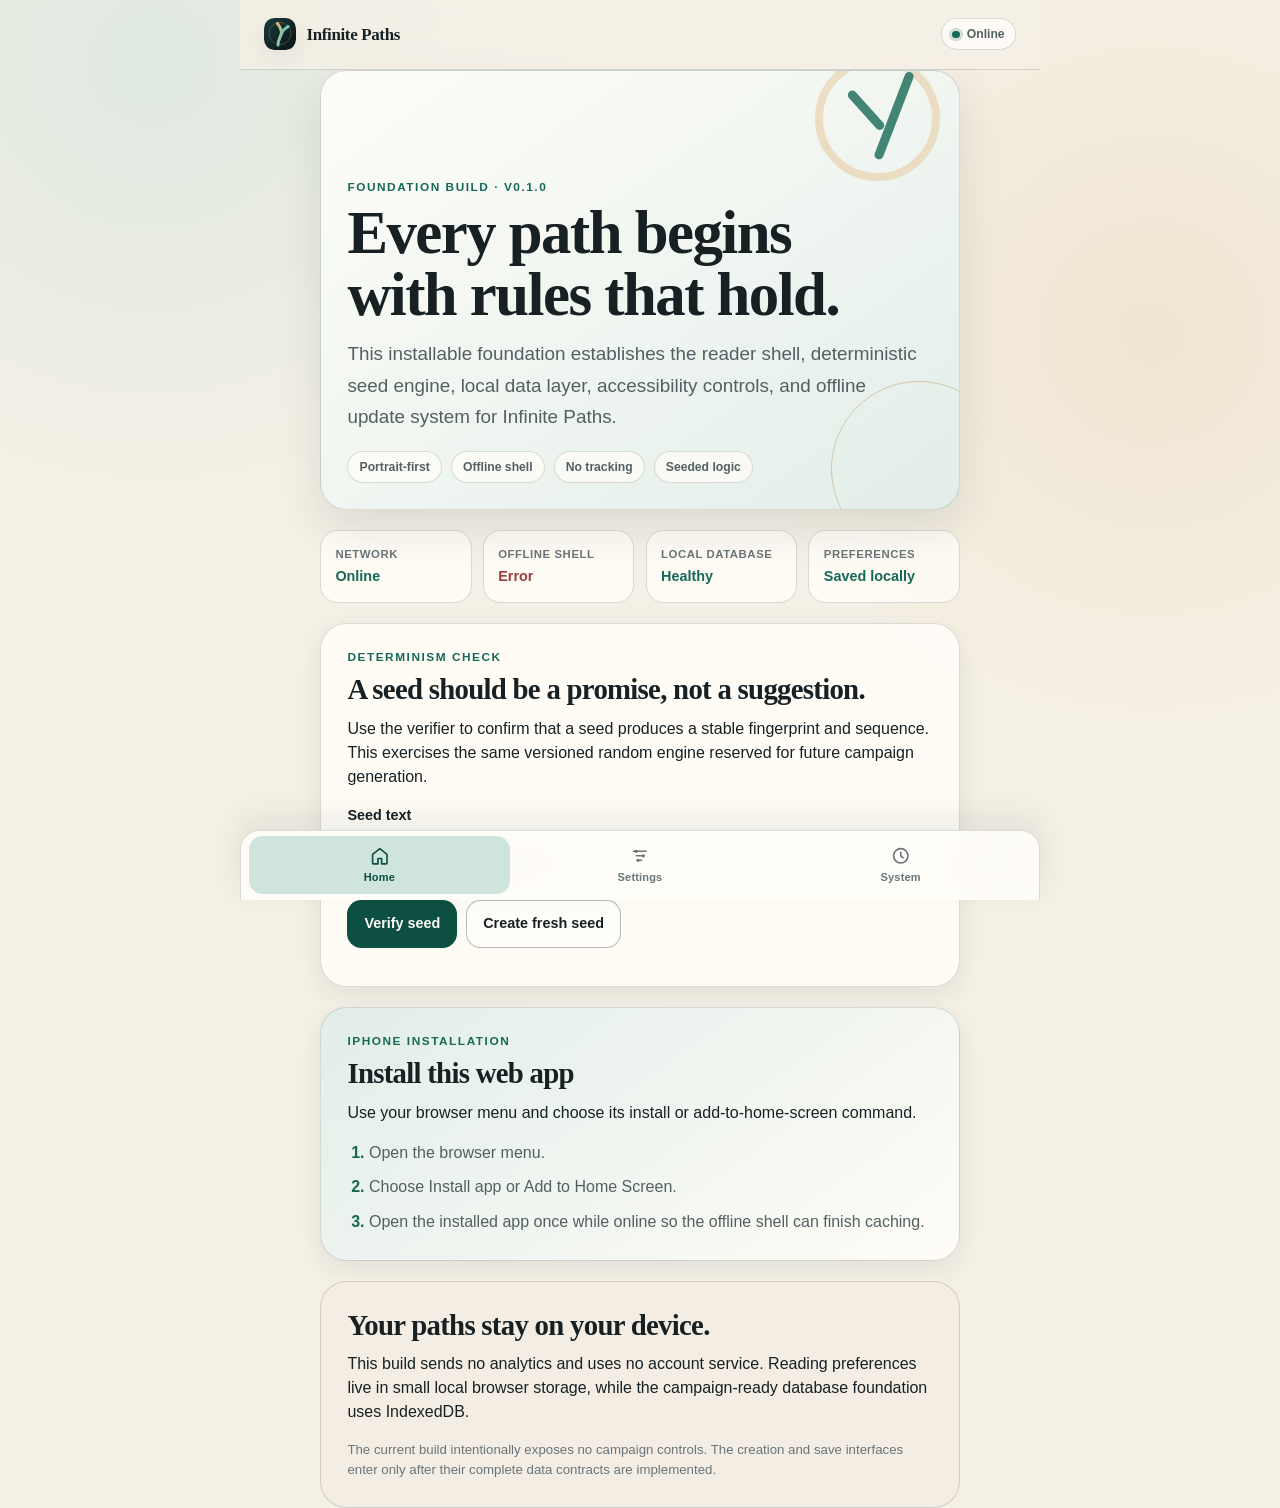
==== index.html @ 28539006 "Add files via upload" ====
<!doctype html>
<html lang="en" data-theme="light" data-contrast="standard" data-motion="full" data-font="system" data-reading-width="comfortable">
  <head>
    <meta charset="utf-8">
    <meta name="viewport" content="width=device-width, initial-scale=1, viewport-fit=cover">
    <meta name="theme-color" content="#f5f0e6">
    <meta name="color-scheme" content="light dark">
    <meta name="format-detection" content="telephone=no">
    <meta name="apple-mobile-web-app-capable" content="yes">
    <meta name="apple-mobile-web-app-status-bar-style" content="black-translucent">
    <meta name="apple-mobile-web-app-title" content="Infinite Paths">
    <meta
      name="description"
      content="Infinite Paths is a deterministic, offline-first interactive fiction application built for iPhone."
    >
    <meta
      http-equiv="Content-Security-Policy"
      content="default-src 'self'; script-src 'self'; style-src 'self' 'unsafe-inline'; img-src 'self' data:; connect-src 'self'; manifest-src 'self'; worker-src 'self'; object-src 'none'; base-uri 'self'; form-action 'self'"
    >
    <title>Infinite Paths</title>
    <link rel="manifest" href="./manifest.webmanifest">
    <link rel="icon" href="./favicon.svg" type="image/svg+xml">
    <link rel="apple-touch-icon" href="./apple-touch-icon.png">
    <link rel="stylesheet" href="./app.bundle.css">
  </head>
  <body>
    <a class="skip-link" href="#app-view">Skip to content</a>

    <div class="app-shell" id="app-shell">
      <header class="topbar">
        <a class="brand" href="#/home" aria-label="Infinite Paths home">
          <img class="brand__icon" src="./favicon.svg" alt="" width="32" height="32">
          <span>Infinite Paths</span>
        </a>
        <span class="connection-badge" id="connection-badge" data-state="online" aria-live="polite">Online</span>
      </header>

      <main class="app-main" id="app-view" tabindex="-1">
        <section class="card" aria-label="Loading Infinite Paths">
          <p class="eyebrow">STARTING</p>
          <h1>Opening the path.</h1>
          <p>Loading local preferences and checking the application shell.</p>
        </section>
      </main>

      <nav class="bottom-nav" aria-label="Primary navigation">
        <a class="nav-link" href="#/home" data-route="home">
          <svg viewBox="0 0 24 24" fill="none" aria-hidden="true">
            <path d="M4 10.5 12 4l8 6.5V20a1 1 0 0 1-1 1h-5v-6h-4v6H5a1 1 0 0 1-1-1v-9.5Z" stroke-width="1.8" stroke-linejoin="round"/>
          </svg>
          <span>Home</span>
        </a>
        <a class="nav-link" href="#/settings" data-route="settings">
          <svg viewBox="0 0 24 24" fill="none" aria-hidden="true">
            <path d="M5 7h14M8 12h8M10 17h4" stroke-width="1.8" stroke-linecap="round"/>
            <circle cx="8" cy="7" r="1.8" fill="currentColor" stroke="none"/>
            <circle cx="16" cy="12" r="1.8" fill="currentColor" stroke="none"/>
            <circle cx="10" cy="17" r="1.8" fill="currentColor" stroke="none"/>
          </svg>
          <span>Settings</span>
        </a>
        <a class="nav-link" href="#/system" data-route="system">
          <svg viewBox="0 0 24 24" fill="none" aria-hidden="true">
            <circle cx="12" cy="12" r="8" stroke-width="1.8"/>
            <path d="M12 8v4l2.6 2.2" stroke-width="1.8" stroke-linecap="round" stroke-linejoin="round"/>
          </svg>
          <span>System</span>
        </a>
      </nav>
    </div>

    <div class="toast-region" id="toast-region" aria-live="polite" aria-atomic="false"></div>

    <noscript>
      <div class="card" style="margin: 1rem;">
        <h1>JavaScript is required.</h1>
        <p>Infinite Paths stores and runs its game systems locally in your browser, so JavaScript must be enabled.</p>
      </div>
    </noscript>

    <script defer src="./app.bundle.js"></script>
  </body>
</html>
---- app.bundle.css ----
/* Infinite Paths v0.1.0 | generated from modular source | do not edit this bundle directly */

/* ===== src/css/tokens.css ===== */
:root {
  color-scheme: light;
  --reader-font-scale: 1;
  --reader-line-height: 1.7;
  --reader-paragraph-space: 1rem;
  --reading-measure: 40rem;

  --font-ui: -apple-system, BlinkMacSystemFont, "SF Pro Text", "Segoe UI", sans-serif;
  --font-readable: Verdana, Arial, sans-serif;
  --font-display: ui-serif, Georgia, "Times New Roman", serif;
  --font-mono: ui-monospace, "SFMono-Regular", Consolas, "Liberation Mono", monospace;

  --bg: #f5f0e6;
  --bg-deep: #e9e0d1;
  --surface: rgba(255, 252, 247, 0.94);
  --surface-solid: #fffdf9;
  --surface-muted: #eee7db;
  --surface-accent: #e2eee9;
  --text: #172124;
  --text-soft: #526064;
  --text-faint: #697579;
  --border: rgba(41, 58, 62, 0.17);
  --border-strong: rgba(41, 58, 62, 0.34);
  --accent: #176957;
  --accent-strong: #0d4f41;
  --accent-soft: #cfe4dc;
  --gold: #a46f27;
  --gold-soft: #ead8b9;
  --danger: #9b3e39;
  --warning: #8a641d;
  --success: #176957;
  --focus: #176957;
  --shadow: 0 18px 44px rgba(30, 42, 44, 0.11);
  --shadow-soft: 0 8px 24px rgba(30, 42, 44, 0.08);
  --scrim: rgba(10, 18, 20, 0.6);

  --radius-small: 0.75rem;
  --radius-medium: 1.1rem;
  --radius-large: 1.65rem;
  --touch-target: 3rem;
  --page-gutter: clamp(1rem, 4vw, 1.5rem);
  --safe-top: env(safe-area-inset-top, 0px);
  --safe-right: env(safe-area-inset-right, 0px);
  --safe-bottom: env(safe-area-inset-bottom, 0px);
  --safe-left: env(safe-area-inset-left, 0px);
}

html[data-theme="dark"] {
  color-scheme: dark;
  --bg: #0d1517;
  --bg-deep: #081012;
  --surface: rgba(20, 31, 34, 0.95);
  --surface-solid: #142023;
  --surface-muted: #1c2a2d;
  --surface-accent: #16352f;
  --text: #edf2ee;
  --text-soft: #b5c0bc;
  --text-faint: #93a19d;
  --border: rgba(222, 236, 230, 0.14);
  --border-strong: rgba(222, 236, 230, 0.3);
  --accent: #73c7ac;
  --accent-strong: #a3dfcb;
  --accent-soft: #224a40;
  --gold: #d7aa66;
  --gold-soft: #4b3c25;
  --danger: #f0a09a;
  --warning: #e7c276;
  --success: #85d3b9;
  --focus: #a3dfcb;
  --shadow: 0 22px 52px rgba(0, 0, 0, 0.34);
  --shadow-soft: 0 10px 28px rgba(0, 0, 0, 0.24);
  --scrim: rgba(0, 0, 0, 0.76);
}

html[data-contrast="high"] {
  --border: currentColor;
  --border-strong: currentColor;
  --text-soft: var(--text);
  --text-faint: var(--text);
  --shadow: none;
  --shadow-soft: none;
}

html[data-font="readable"] {
  --font-ui: var(--font-readable);
  --font-display: var(--font-readable);
}

html[data-reading-width="compact"] {
  --reading-measure: 32rem;
}

html[data-reading-width="comfortable"] {
  --reading-measure: 40rem;
}

html[data-reading-width="wide"] {
  --reading-measure: 48rem;
}

/* ===== src/css/base.css ===== */
*,
*::before,
*::after {
  box-sizing: border-box;
}

html {
  min-height: 100%;
  background: var(--bg-deep);
  font-family: var(--font-ui);
  -webkit-text-size-adjust: 100%;
  text-size-adjust: 100%;
  scroll-behavior: smooth;
}

html[data-motion="reduced"] {
  scroll-behavior: auto;
}

body {
  min-width: 18rem;
  min-height: 100dvh;
  margin: 0;
  overflow-x: hidden;
  background:
    radial-gradient(circle at 12% 4%, color-mix(in srgb, var(--accent-soft) 58%, transparent), transparent 28rem),
    radial-gradient(circle at 90% 22%, color-mix(in srgb, var(--gold-soft) 45%, transparent), transparent 26rem),
    var(--bg);
  color: var(--text);
  font-family: var(--font-ui);
  line-height: 1.5;
  -webkit-font-smoothing: antialiased;
  text-rendering: optimizeLegibility;
}

button,
input,
select,
textarea {
  color: inherit;
  font: inherit;
}

button,
select,
input[type="range"] {
  touch-action: manipulation;
}

button {
  border: 0;
}

a {
  color: inherit;
}

img,
svg {
  display: block;
  max-width: 100%;
}

h1,
h2,
h3,
p,
dl,
dd,
ol,
ul,
pre {
  margin-top: 0;
}

h1,
h2,
h3 {
  color: var(--text);
  font-family: var(--font-display);
  font-weight: 700;
  letter-spacing: -0.025em;
  text-wrap: balance;
}

h1 {
  margin-bottom: 0.75rem;
  font-size: clamp(2.05rem, 8vw, 3.8rem);
  line-height: 1.02;
}

h2 {
  margin-bottom: 0.65rem;
  font-size: clamp(1.35rem, 5.2vw, 1.8rem);
  line-height: 1.16;
}

h3 {
  margin-bottom: 0.35rem;
  font-size: 1.05rem;
  line-height: 1.25;
}

p {
  margin-bottom: 1rem;
}

::selection {
  background: var(--accent);
  color: var(--surface-solid);
}

:focus-visible {
  outline: 0.2rem solid var(--focus);
  outline-offset: 0.18rem;
}

[hidden] {
  display: none !important;
}

.skip-link {
  position: fixed;
  z-index: 1000;
  top: calc(var(--safe-top) + 0.5rem);
  left: calc(var(--safe-left) + 0.75rem);
  padding: 0.7rem 1rem;
  border-radius: var(--radius-small);
  background: var(--text);
  color: var(--surface-solid);
  font-weight: 700;
  transform: translateY(-180%);
}

.skip-link:focus {
  transform: translateY(0);
}

.app-shell {
  width: min(100%, 50rem);
  min-height: 100dvh;
  margin-inline: auto;
}

.app-main {
  width: 100%;
  padding: 1rem calc(var(--page-gutter) + var(--safe-right))
    calc(6.5rem + var(--safe-bottom)) calc(var(--page-gutter) + var(--safe-left));
}

.view {
  display: grid;
  gap: 1rem;
  width: 100%;
  max-width: var(--reading-measure);
  margin-inline: auto;
  animation: view-enter 240ms ease-out both;
}

html[data-motion="reduced"] .view {
  animation: none;
}

@keyframes view-enter {
  from {
    opacity: 0;
    transform: translateY(0.45rem);
  }
  to {
    opacity: 1;
    transform: translateY(0);
  }
}

.eyebrow {
  margin-bottom: 0.5rem;
  color: var(--accent);
  font-size: 0.74rem;
  font-weight: 800;
  letter-spacing: 0.13em;
  line-height: 1.25;
  text-transform: uppercase;
}

.fine-print {
  margin-bottom: 0;
  color: var(--text-faint);
  font-size: 0.83rem;
  line-height: 1.5;
}

.stack {
  display: grid;
  gap: 0.75rem;
}

.sr-only {
  position: absolute;
  width: 1px;
  height: 1px;
  padding: 0;
  margin: -1px;
  overflow: hidden;
  clip: rect(0, 0, 0, 0);
  white-space: nowrap;
  border: 0;
}

@media (min-width: 44rem) {
  .app-main {
    padding-top: 1.5rem;
  }

  .view {
    gap: 1.25rem;
  }
}

@media (prefers-reduced-motion: reduce) {
  html:not([data-motion="full"]) {
    scroll-behavior: auto;
  }
}

/* ===== src/css/components.css ===== */
.topbar {
  position: sticky;
  z-index: 20;
  top: 0;
  display: flex;
  align-items: center;
  justify-content: space-between;
  min-height: calc(3.8rem + var(--safe-top));
  padding: calc(0.65rem + var(--safe-top)) calc(var(--page-gutter) + var(--safe-right)) 0.65rem
    calc(var(--page-gutter) + var(--safe-left));
  border-bottom: 1px solid var(--border);
  background: color-mix(in srgb, var(--bg) 84%, transparent);
  -webkit-backdrop-filter: blur(18px) saturate(1.2);
  backdrop-filter: blur(18px) saturate(1.2);
}

.brand {
  display: inline-flex;
  align-items: center;
  min-height: var(--touch-target);
  gap: 0.65rem;
  color: var(--text);
  font-family: var(--font-display);
  font-size: 1.06rem;
  font-weight: 800;
  letter-spacing: -0.02em;
  text-decoration: none;
}

.brand__icon {
  width: 2rem;
  height: 2rem;
  border-radius: 0.65rem;
  box-shadow: var(--shadow-soft);
}

.connection-badge,
.inline-status {
  display: inline-flex;
  align-items: center;
  min-height: 2rem;
  gap: 0.45rem;
  padding: 0.35rem 0.65rem;
  border: 1px solid var(--border);
  border-radius: 999px;
  background: var(--surface);
  color: var(--text-soft);
  font-size: 0.76rem;
  font-weight: 750;
}

.connection-badge::before,
.inline-status::before {
  width: 0.48rem;
  height: 0.48rem;
  border-radius: 50%;
  background: var(--text-faint);
  content: "";
}

.connection-badge[data-state="online"]::before,
.inline-status[data-tone="good"]::before {
  background: var(--success);
  box-shadow: 0 0 0 0.2rem color-mix(in srgb, var(--success) 18%, transparent);
}

.connection-badge[data-state="offline"]::before,
.inline-status[data-tone="warn"]::before {
  background: var(--warning);
}

.bottom-nav {
  position: fixed;
  z-index: 30;
  right: 0;
  bottom: 0;
  left: 0;
  display: grid;
  grid-template-columns: repeat(3, 1fr);
  width: min(100%, 50rem);
  min-height: calc(4.4rem + var(--safe-bottom));
  margin-inline: auto;
  padding: 0.35rem calc(0.5rem + var(--safe-right)) calc(0.35rem + var(--safe-bottom))
    calc(0.5rem + var(--safe-left));
  border-top: 1px solid var(--border);
  background: color-mix(in srgb, var(--surface-solid) 90%, transparent);
  box-shadow: 0 -0.7rem 2rem rgba(14, 26, 29, 0.08);
  -webkit-backdrop-filter: blur(22px) saturate(1.25);
  backdrop-filter: blur(22px) saturate(1.25);
}

.nav-link {
  display: grid;
  place-items: center;
  align-content: center;
  min-height: 3.6rem;
  gap: 0.18rem;
  border-radius: 0.85rem;
  color: var(--text-faint);
  font-size: 0.69rem;
  font-weight: 760;
  letter-spacing: 0.015em;
  text-decoration: none;
}

.nav-link svg {
  width: 1.35rem;
  height: 1.35rem;
  stroke: currentColor;
}

.nav-link.is-active {
  background: var(--accent-soft);
  color: var(--accent-strong);
}

.card,
.hero-card {
  position: relative;
  overflow: hidden;
  padding: clamp(1.15rem, 5vw, 1.65rem);
  border: 1px solid var(--border);
  border-radius: var(--radius-large);
  background: var(--surface);
  box-shadow: var(--shadow-soft);
}

.card > :last-child,
.hero-card > :last-child {
  margin-bottom: 0;
}

.card--tinted {
  background: linear-gradient(145deg, var(--surface-accent), var(--surface));
}

.card--quiet {
  background: color-mix(in srgb, var(--surface-muted) 70%, var(--surface));
  box-shadow: none;
}

.hero-card {
  min-height: 21rem;
  padding-top: clamp(4.6rem, 18vw, 6.8rem);
  background:
    linear-gradient(145deg, color-mix(in srgb, var(--surface-solid) 94%, transparent), var(--surface-accent));
  box-shadow: var(--shadow);
}

.hero-card::after {
  position: absolute;
  right: -3rem;
  bottom: -3rem;
  width: 11rem;
  height: 11rem;
  border: 1px solid color-mix(in srgb, var(--gold) 32%, transparent);
  border-radius: 50%;
  content: "";
}

.hero-card__path-mark {
  position: absolute;
  top: -0.9rem;
  right: 1.2rem;
  width: 7.8rem;
  height: 7.8rem;
  border: 0.52rem solid var(--gold-soft);
  border-radius: 50%;
  opacity: 0.8;
}

.hero-card__path-mark::before,
.hero-card__path-mark::after {
  position: absolute;
  width: 0.55rem;
  border-radius: 999px;
  background: var(--accent);
  content: "";
  transform-origin: bottom center;
}

.hero-card__path-mark::before {
  bottom: 0.9rem;
  left: 3.1rem;
  height: 5.8rem;
  transform: rotate(21deg);
}

.hero-card__path-mark::after {
  bottom: 2.8rem;
  left: 3.45rem;
  height: 3.1rem;
  transform: rotate(-42deg);
}

.hero-card__lead {
  max-width: 36rem;
  margin-bottom: 1.2rem;
  color: var(--text-soft);
  font-size: clamp(1.02rem, 4vw, 1.18rem);
  line-height: 1.65;
}

.chip-row,
.button-row {
  display: flex;
  flex-wrap: wrap;
  align-items: center;
  gap: 0.55rem;
}

.chip {
  display: inline-flex;
  align-items: center;
  min-height: 2rem;
  padding: 0.35rem 0.7rem;
  border: 1px solid var(--border);
  border-radius: 999px;
  background: color-mix(in srgb, var(--surface-solid) 74%, transparent);
  color: var(--text-soft);
  font-size: 0.76rem;
  font-weight: 720;
}

.status-grid {
  display: grid;
  grid-template-columns: repeat(2, minmax(0, 1fr));
  gap: 0.7rem;
}

.status-tile {
  min-width: 0;
  padding: 0.9rem;
  border: 1px solid var(--border);
  border-radius: var(--radius-medium);
  background: color-mix(in srgb, var(--surface) 88%, transparent);
}

.status-tile__label,
.status-tile__value {
  display: block;
}

.status-tile__label {
  margin-bottom: 0.2rem;
  color: var(--text-faint);
  font-size: 0.71rem;
  font-weight: 720;
  letter-spacing: 0.05em;
  text-transform: uppercase;
}

.status-tile__value {
  overflow: hidden;
  font-size: 0.9rem;
  text-overflow: ellipsis;
  white-space: nowrap;
}

[data-tone="good"] {
  color: var(--success) !important;
}

[data-tone="warn"] {
  color: var(--warning) !important;
}

[data-tone="bad"] {
  color: var(--danger) !important;
}

.button {
  display: inline-flex;
  align-items: center;
  justify-content: center;
  min-height: var(--touch-target);
  padding: 0.72rem 1rem;
  border: 1px solid transparent;
  border-radius: 0.9rem;
  font-size: 0.9rem;
  font-weight: 780;
  line-height: 1.1;
  text-align: center;
  text-decoration: none;
  cursor: pointer;
  transition: transform 150ms ease, background-color 150ms ease, border-color 150ms ease;
}

.button:active:not(:disabled) {
  transform: scale(0.98);
}

.button:disabled {
  cursor: not-allowed;
  opacity: 0.48;
}

.button--primary,
.button--accent {
  background: var(--accent-strong);
  color: var(--surface-solid);
}

html[data-theme="dark"] .button--primary,
html[data-theme="dark"] .button--accent {
  color: var(--bg-deep);
}

.button--secondary {
  border-color: var(--border-strong);
  background: var(--surface-solid);
  color: var(--text);
}

.button--small {
  min-height: 2.4rem;
  padding: 0.55rem 0.75rem;
  border-radius: 0.7rem;
  font-size: 0.78rem;
}

.field-label {
  display: block;
  color: var(--text);
  font-size: 0.9rem;
  font-weight: 780;
}

.field-help {
  margin: 0.25rem 0 0;
  color: var(--text-faint);
  font-size: 0.8rem;
  line-height: 1.45;
}

.text-input,
.select-input {
  width: 100%;
  min-height: var(--touch-target);
  border: 1px solid var(--border-strong);
  border-radius: 0.85rem;
  background: var(--surface-solid);
  color: var(--text);
}

.text-input {
  padding: 0.72rem 0.85rem;
}

.select-input {
  padding: 0.65rem 2.4rem 0.65rem 0.75rem;
}

.range-input {
  width: 100%;
  min-height: 2.75rem;
  accent-color: var(--accent);
}

.range-output {
  min-width: 4rem;
  color: var(--accent);
  font-family: var(--font-mono);
  font-size: 0.82rem;
  font-weight: 760;
  text-align: right;
}

.instruction-list {
  display: grid;
  gap: 0.65rem;
  margin: 1rem 0 0;
  padding-left: 1.35rem;
  color: var(--text-soft);
}

.instruction-list li::marker {
  color: var(--accent);
  font-weight: 800;
}

.toast-region {
  position: fixed;
  z-index: 100;
  right: calc(0.75rem + var(--safe-right));
  bottom: calc(5.2rem + var(--safe-bottom));
  left: calc(0.75rem + var(--safe-left));
  display: grid;
  justify-items: center;
  gap: 0.6rem;
  pointer-events: none;
}

.toast {
  display: grid;
  grid-template-columns: minmax(0, 1fr) auto;
  align-items: center;
  width: min(100%, 36rem);
  gap: 0.75rem;
  padding: 0.75rem;
  border: 1px solid var(--border-strong);
  border-radius: 1rem;
  background: var(--surface-solid);
  box-shadow: var(--shadow);
  opacity: 0;
  pointer-events: auto;
  transform: translateY(0.8rem);
  transition: opacity 180ms ease, transform 180ms ease;
}

.toast[data-state="visible"] {
  opacity: 1;
  transform: translateY(0);
}

.toast[data-state="leaving"] {
  opacity: 0;
  transform: translateY(0.5rem);
}

.toast__message {
  margin: 0;
  font-size: 0.85rem;
  font-weight: 650;
  line-height: 1.35;
}

.toast__controls {
  display: flex;
  align-items: center;
  gap: 0.35rem;
}

.toast__dismiss {
  min-width: 2.75rem;
  min-height: 2.75rem;
  padding: 0.45rem;
  border-radius: 0.7rem;
  background: transparent;
  color: var(--text-faint);
  font-size: 0.75rem;
  font-weight: 720;
}

html[data-motion="reduced"] .button,
html[data-motion="reduced"] .toast {
  transition: none;
}

@media (hover: hover) and (pointer: fine) {
  .nav-link:hover,
  .button--secondary:hover,
  .toast__dismiss:hover {
    background: var(--surface-muted);
  }

  .button--primary:hover,
  .button--accent:hover {
    background: var(--accent);
  }
}

@media (min-width: 44rem) {
  .bottom-nav {
    border-right: 1px solid var(--border);
    border-left: 1px solid var(--border);
    border-radius: 1.2rem 1.2rem 0 0;
  }

  .status-grid {
    grid-template-columns: repeat(4, minmax(0, 1fr));
  }
}

/* ===== src/css/views.css ===== */
.view-header {
  padding: 0.5rem 0.15rem 0.1rem;
}

.view-header > p:not(.eyebrow):not(.save-status) {
  max-width: 39rem;
  color: var(--text-soft);
  font-size: 1rem;
  line-height: 1.6;
}

.seed-result {
  min-height: 0;
  padding: 0;
  border-radius: var(--radius-medium);
}

.seed-result:not(:empty) {
  padding: 0.9rem;
  border: 1px solid var(--border);
  background: var(--surface-muted);
}

.seed-result__label {
  margin-bottom: 0.35rem;
  color: var(--text-faint);
  font-size: 0.72rem;
  font-weight: 780;
  letter-spacing: 0.08em;
  text-transform: uppercase;
}

.seed-result__fingerprint {
  display: block;
  overflow-wrap: anywhere;
  color: var(--accent-strong);
  font-family: var(--font-mono);
  font-size: clamp(0.82rem, 3vw, 0.98rem);
  font-weight: 760;
  line-height: 1.55;
}

.seed-result__sequence {
  margin: 0.65rem 0 0.35rem;
  color: var(--text-soft);
  font-family: var(--font-mono);
  font-size: 0.78rem;
}

.settings-card {
  display: grid;
  gap: 0.35rem;
}

.setting-row,
.setting-block {
  padding: 1rem 0;
  border-top: 1px solid var(--border);
}

.setting-row {
  display: grid;
  gap: 0.8rem;
}

.setting-row:first-of-type,
.setting-block:first-of-type {
  border-top: 0;
}

.setting-row__copy {
  min-width: 0;
}

.setting-block__heading {
  display: flex;
  align-items: baseline;
  justify-content: space-between;
  gap: 1rem;
}

.save-status {
  display: inline-flex;
  align-items: center;
  gap: 0.45rem;
  margin: 0.5rem 0 0;
  color: var(--text-faint);
  font-size: 0.78rem;
  font-weight: 680;
}

.save-status::before {
  width: 0.46rem;
  height: 0.46rem;
  border-radius: 50%;
  background: currentColor;
  content: "";
}

.reader-sample {
  background:
    linear-gradient(165deg, color-mix(in srgb, var(--surface-solid) 92%, transparent), var(--surface));
}

.reader-prose {
  max-width: var(--reading-measure);
  font-family: var(--font-display);
  font-size: calc(1.02rem * var(--reader-font-scale));
  line-height: var(--reader-line-height);
}

html[data-font="readable"] .reader-prose {
  font-family: var(--font-readable);
}

.reader-prose p {
  margin-bottom: var(--reader-paragraph-space);
}

.reader-prose p:last-child {
  margin-bottom: 0;
}

.reset-card {
  display: grid;
  gap: 1rem;
}

.diagnostic-list {
  display: grid;
  margin: 0;
}

.diagnostic-row {
  display: grid;
  grid-template-columns: minmax(7.5rem, 0.75fr) minmax(0, 1.25fr);
  gap: 1rem;
  padding: 0.82rem 0;
  border-top: 1px solid var(--border);
}

.diagnostic-row:first-child {
  border-top: 0;
}

.diagnostic-row dt {
  color: var(--text-faint);
  font-size: 0.78rem;
  font-weight: 740;
}

.diagnostic-row dd {
  margin: 0;
  overflow-wrap: anywhere;
  color: var(--text);
  font-size: 0.82rem;
  font-weight: 650;
  text-align: right;
}

.integrity-check {
  display: grid;
  gap: 0.75rem;
  padding: 1rem 0;
  border-top: 1px solid var(--border);
}

.integrity-check:first-of-type {
  margin-top: 0.5rem;
}

.integrity-check p {
  margin: 0;
  color: var(--text-faint);
  font-size: 0.82rem;
  line-height: 1.45;
}

.test-output {
  padding: 0.75rem;
  border: 1px solid var(--border);
  border-radius: 0.8rem;
  background: var(--surface-muted);
  color: var(--text-soft);
  font-family: var(--font-mono);
  font-size: 0.75rem;
  line-height: 1.5;
  overflow-wrap: anywhere;
}

.error-card {
  margin-top: 1rem;
  border-color: color-mix(in srgb, var(--danger) 55%, var(--border));
}

.error-detail {
  max-height: 14rem;
  overflow: auto;
  padding: 0.75rem;
  border-radius: 0.75rem;
  background: var(--surface-muted);
  color: var(--danger);
  font-family: var(--font-mono);
  font-size: 0.72rem;
  white-space: pre-wrap;
}

@media (min-width: 36rem) {
  .setting-row {
    grid-template-columns: minmax(0, 1fr) minmax(10rem, 13rem);
    align-items: center;
  }

  .reset-card {
    grid-template-columns: minmax(0, 1fr) auto;
    align-items: center;
  }

  .integrity-check {
    grid-template-columns: minmax(0, 1fr) auto;
    align-items: center;
  }

  .integrity-check .test-output {
    grid-column: 1 / -1;
  }
}
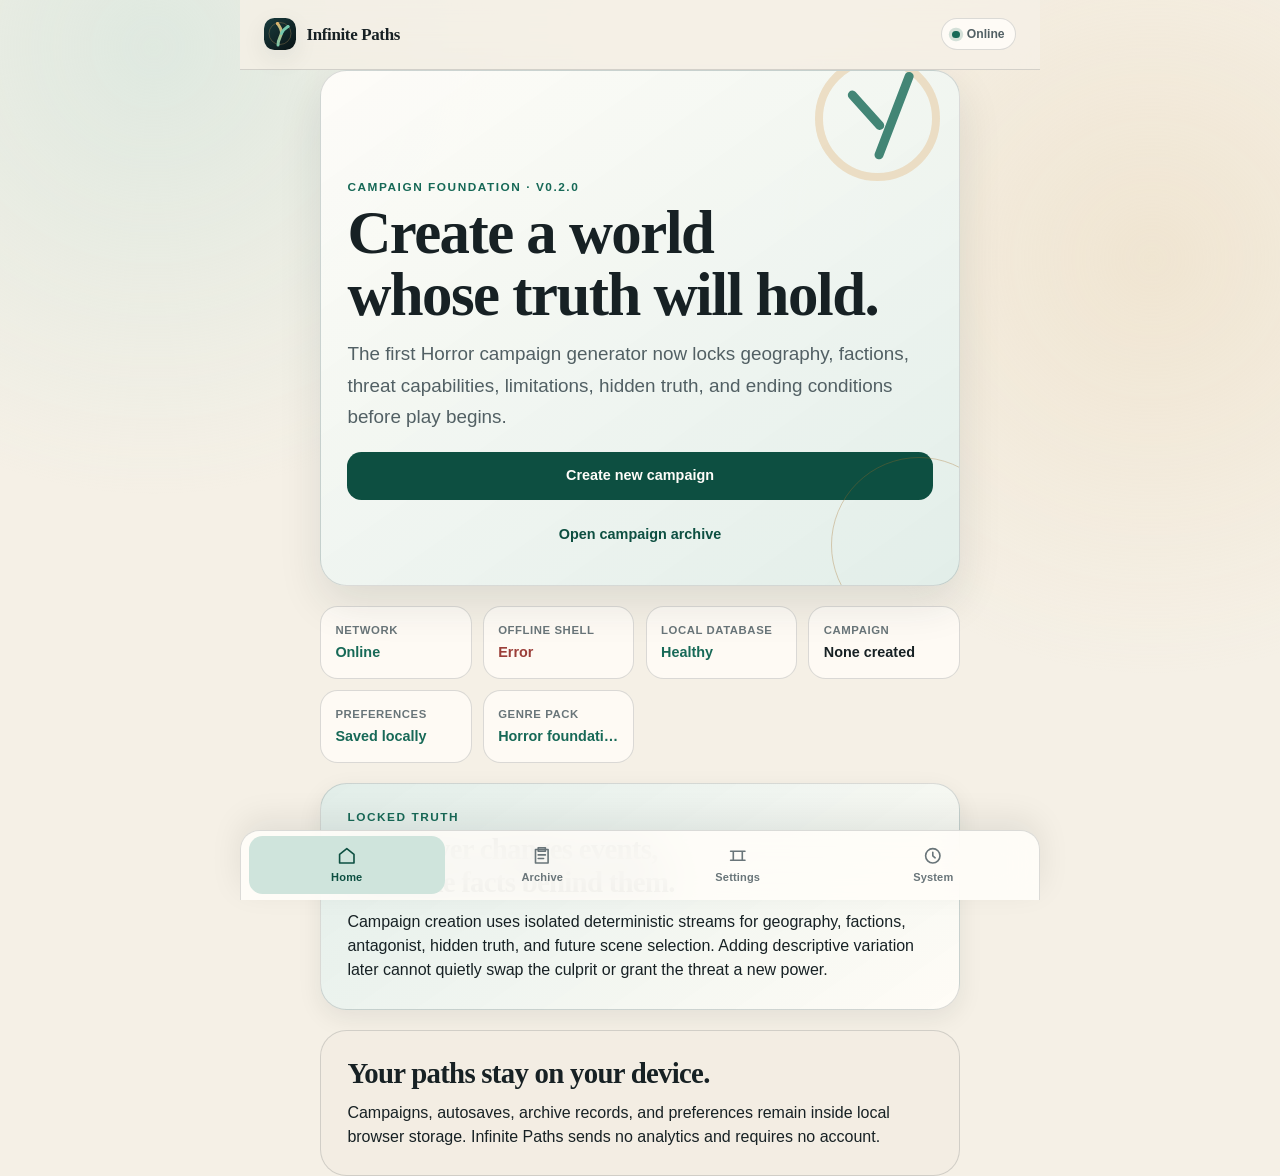
==== commit b5f31431: "Add files via upload" ====
--- a/index.html
+++ b/index.html
@@ -44,28 +44,10 @@
       </main>
 
       <nav class="bottom-nav" aria-label="Primary navigation">
-        <a class="nav-link" href="#/home" data-route="home">
-          <svg viewBox="0 0 24 24" fill="none" aria-hidden="true">
-            <path d="M4 10.5 12 4l8 6.5V20a1 1 0 0 1-1 1h-5v-6h-4v6H5a1 1 0 0 1-1-1v-9.5Z" stroke-width="1.8" stroke-linejoin="round"/>
-          </svg>
-          <span>Home</span>
-        </a>
-        <a class="nav-link" href="#/settings" data-route="settings">
-          <svg viewBox="0 0 24 24" fill="none" aria-hidden="true">
-            <path d="M5 7h14M8 12h8M10 17h4" stroke-width="1.8" stroke-linecap="round"/>
-            <circle cx="8" cy="7" r="1.8" fill="currentColor" stroke="none"/>
-            <circle cx="16" cy="12" r="1.8" fill="currentColor" stroke="none"/>
-            <circle cx="10" cy="17" r="1.8" fill="currentColor" stroke="none"/>
-          </svg>
-          <span>Settings</span>
-        </a>
-        <a class="nav-link" href="#/system" data-route="system">
-          <svg viewBox="0 0 24 24" fill="none" aria-hidden="true">
-            <circle cx="12" cy="12" r="8" stroke-width="1.8"/>
-            <path d="M12 8v4l2.6 2.2" stroke-width="1.8" stroke-linecap="round" stroke-linejoin="round"/>
-          </svg>
-          <span>System</span>
-        </a>
+        <a class="nav-link" href="#/home" data-route="home"><svg viewBox="0 0 24 24" fill="none" aria-hidden="true"><path d="M4 10.5 12 4l8 6.5V20H4z" stroke-width="1.8" stroke-linejoin="round"/></svg><span>Home</span></a>
+        <a class="nav-link" href="#/archive" data-route="archive"><svg viewBox="0 0 24 24" fill="none" aria-hidden="true"><path d="M5 5h14v15H5zM8 3h8v4H8zM8 11h8M8 15h6" stroke-width="1.8" stroke-linecap="round" stroke-linejoin="round"/></svg><span>Archive</span></a>
+        <a class="nav-link" href="#/settings" data-route="settings"><svg viewBox="0 0 24 24" fill="none" aria-hidden="true"><path d="M4 7h16M7 7v10M4 17h16M17 7v10" stroke-width="1.8" stroke-linecap="round"/></svg><span>Settings</span></a>
+        <a class="nav-link" href="#/system" data-route="system"><svg viewBox="0 0 24 24" fill="none" aria-hidden="true"><circle cx="12" cy="12" r="8" stroke-width="1.8"/><path d="M12 8v4l2.6 2.2" stroke-width="1.8" stroke-linecap="round" stroke-linejoin="round"/></svg><span>System</span></a>
       </nav>
     </div>
 
--- a/app.bundle.css
+++ b/app.bundle.css
@@ -1,4 +1,4 @@
-/* Infinite Paths v0.1.0 | generated from modular source | do not edit this bundle directly */
+/* Infinite Paths v0.2.0 | generated from modular source | do not edit this bundle directly */
 
 /* ===== src/css/tokens.css ===== */
 :root {
@@ -801,6 +801,30 @@
   }
 }
 
+.bottom-nav { grid-template-columns: repeat(4, 1fr); }
+.hero-actions { display: grid; gap: 0.7rem; margin-top: 1.25rem; }
+.button--wide { width: 100%; justify-content: center; text-align: center; }
+.button--ghost { border-color: transparent; background: transparent; color: var(--accent-strong); }
+.campaign-form { display: grid; gap: 1rem; }
+.form-field { display: grid; gap: 0.45rem; }
+.field-hint { margin: 0; color: var(--text-faint); font-size: 0.78rem; line-height: 1.45; }
+.select-input { width: 100%; min-height: var(--touch-target); padding: 0.75rem 2.6rem 0.75rem 0.85rem; border: 1px solid var(--border); border-radius: 0.85rem; background: var(--surface-solid); color: var(--text); font: inherit; }
+.check-row { display: flex; align-items: center; min-height: var(--touch-target); gap: 0.75rem; font-weight: 680; }
+.check-row input { width: 1.25rem; height: 1.25rem; accent-color: var(--accent); }
+.form-error:not(:empty) { padding: 0.8rem; border: 1px solid color-mix(in srgb, var(--danger) 55%, var(--border)); border-radius: 0.8rem; color: var(--danger); }
+.world-grid { display: grid; grid-template-columns: repeat(2, minmax(0, 1fr)); gap: 0.8rem; }
+.world-fact { display: grid; gap: 0.25rem; min-width: 0; padding: 0.8rem; border-radius: 0.8rem; background: var(--surface-muted); }
+.world-fact span { color: var(--text-faint); font-size: 0.72rem; font-weight: 760; text-transform: uppercase; letter-spacing: 0.05em; }
+.world-fact strong { overflow-wrap: anywhere; font-size: 0.88rem; }
+.detail-list { display: grid; gap: 0.7rem; padding-left: 1.25rem; }
+.rule-box { padding: 0.9rem; border-left: 0.25rem solid var(--gold); background: var(--surface-muted); font-weight: 680; }
+.archive-list { display: grid; gap: 0.8rem; }
+.archive-card { display: flex; align-items: center; justify-content: space-between; gap: 1rem; padding: 1rem; border: 1px solid var(--border); border-radius: var(--radius-large); background: var(--surface); box-shadow: var(--shadow-soft); color: var(--text); text-decoration: none; }
+.archive-card h2 { margin-bottom: 0.35rem; font-size: 1.05rem; }
+.archive-card p { margin: 0; color: var(--text-soft); font-size: 0.8rem; }
+.archive-card__status { flex: 0 0 auto; padding: 0.3rem 0.55rem; border-radius: 999px; background: var(--accent-soft); color: var(--accent-strong); font-size: 0.7rem; font-weight: 760; text-transform: uppercase; }
+.empty-state { text-align: center; }
+
 /* ===== src/css/views.css ===== */
 .view-header {
   padding: 0.5rem 0.15rem 0.1rem;
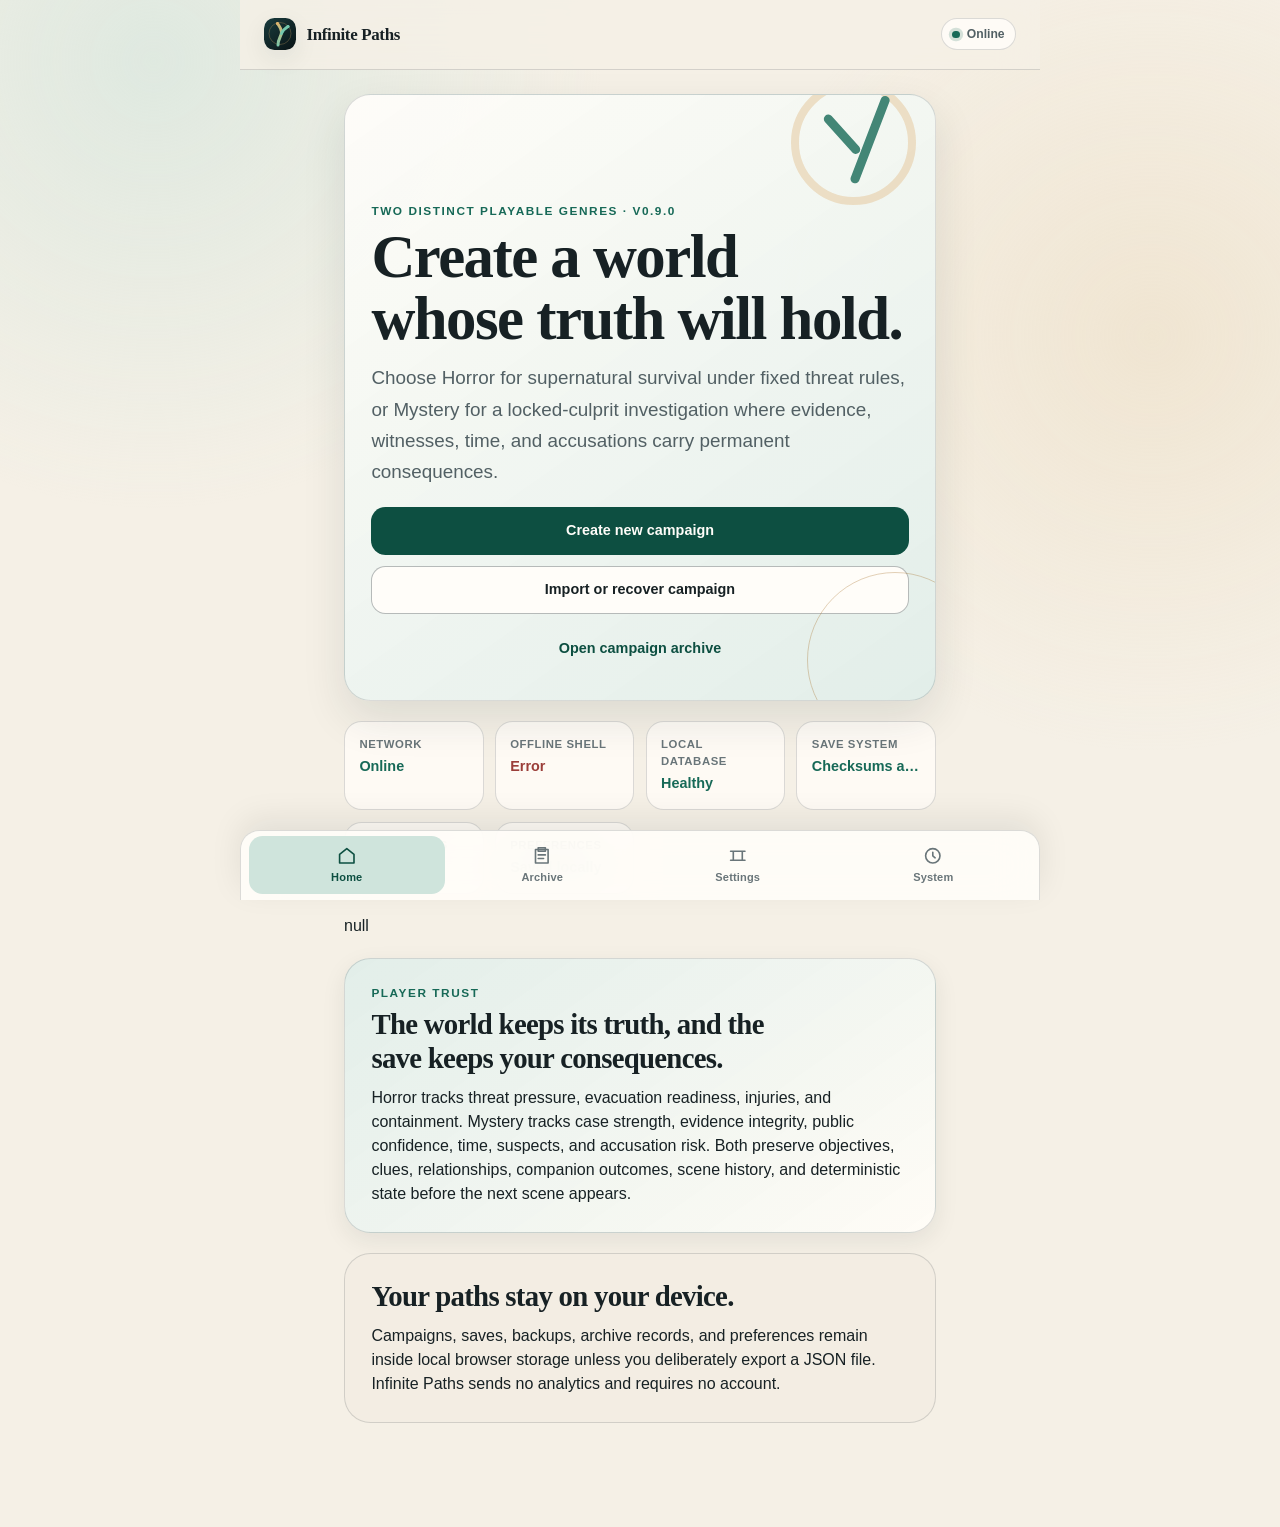
==== commit 9f43c8ba: "Add files via upload Update Infinite Paths to 0.9.0" ====
--- a/index.html
+++ b/index.html
@@ -11,7 +11,7 @@
     <meta name="apple-mobile-web-app-title" content="Infinite Paths">
     <meta
       name="description"
-      content="Infinite Paths is a deterministic, offline-first interactive fiction application built for iPhone."
+      content="Infinite Paths is a deterministic, offline-first interactive fiction application with playable branching scenes, persistent consequences, and local recovery built for iPhone."
     >
     <meta
       http-equiv="Content-Security-Policy"
--- a/app.bundle.css
+++ b/app.bundle.css
@@ -1,4 +1,4 @@
-/* Infinite Paths v0.2.0 | generated from modular source | do not edit this bundle directly */
+/* Infinite Paths v0.9.0 | generated from modular source | do not edit this bundle directly */
 
 /* ===== src/css/tokens.css ===== */
 :root {
@@ -246,7 +246,7 @@
   margin-inline: auto;
 }
 
-.app-main {
+#app-view {
   width: 100%;
   padding: 1rem calc(var(--page-gutter) + var(--safe-right))
     calc(6.5rem + var(--safe-bottom)) calc(var(--page-gutter) + var(--safe-left));
@@ -311,7 +311,7 @@
 }
 
 @media (min-width: 44rem) {
-  .app-main {
+  #app-view {
     padding-top: 1.5rem;
   }
 
@@ -825,6 +825,1185 @@
 .archive-card__status { flex: 0 0 auto; padding: 0.3rem 0.55rem; border-radius: 999px; background: var(--accent-soft); color: var(--accent-strong); font-size: 0.7rem; font-weight: 760; text-transform: uppercase; }
 .empty-state { text-align: center; }
 
+/* Milestone 2B: save, import, export, and recovery controls */
+.button--danger {
+  border-color: color-mix(in srgb, var(--danger) 70%, var(--border));
+  background: var(--danger);
+  color: var(--surface-solid);
+}
+
+html[data-theme="dark"] .button--danger {
+  color: var(--bg-deep);
+}
+
+.text-link {
+  display: inline-flex;
+  align-items: center;
+  min-height: var(--touch-target);
+  color: var(--accent-strong);
+  font-size: 0.84rem;
+  font-weight: 780;
+  text-decoration-thickness: 0.08em;
+  text-underline-offset: 0.2em;
+}
+
+.section-heading-row {
+  display: flex;
+  align-items: flex-start;
+  justify-content: space-between;
+  gap: 0.85rem;
+}
+
+.section-heading-row > :first-child {
+  min-width: 0;
+}
+
+.section-heading-row h2,
+.section-heading-row h3,
+.section-heading-row p {
+  overflow-wrap: anywhere;
+}
+
+.campaign-resume-list,
+.save-slot-list,
+.recovery-list,
+.stacked-actions {
+  display: grid;
+  gap: 0.75rem;
+}
+
+.campaign-resume-card {
+  display: flex;
+  align-items: center;
+  justify-content: space-between;
+  min-height: 5rem;
+  gap: 0.9rem;
+  padding: 0.95rem;
+  border: 1px solid var(--border);
+  border-radius: var(--radius-medium);
+  background: var(--surface-solid);
+  color: var(--text);
+  text-decoration: none;
+}
+
+.campaign-resume-card h3 {
+  margin-bottom: 0.25rem;
+  font-size: 1rem;
+}
+
+.campaign-resume-card p {
+  margin: 0;
+  color: var(--text-soft);
+  font-size: 0.78rem;
+  line-height: 1.45;
+}
+
+.campaign-resume-card__arrow {
+  flex: 0 0 auto;
+  color: var(--accent-strong);
+  font-size: 1.8rem;
+  line-height: 1;
+}
+
+.status-pill,
+.version-pill {
+  display: inline-flex;
+  flex: 0 0 auto;
+  align-items: center;
+  justify-content: center;
+  min-height: 1.9rem;
+  padding: 0.3rem 0.58rem;
+  border: 1px solid var(--border);
+  border-radius: 999px;
+  font-size: 0.7rem;
+  font-weight: 800;
+  line-height: 1;
+  white-space: nowrap;
+}
+
+.status-pill--good {
+  border-color: color-mix(in srgb, var(--success) 42%, var(--border));
+  background: color-mix(in srgb, var(--success) 12%, var(--surface));
+  color: var(--success);
+}
+
+.status-pill--warn {
+  border-color: color-mix(in srgb, var(--warning) 45%, var(--border));
+  background: color-mix(in srgb, var(--warning) 12%, var(--surface));
+  color: var(--warning);
+}
+
+.status-pill--bad {
+  border-color: color-mix(in srgb, var(--danger) 45%, var(--border));
+  background: color-mix(in srgb, var(--danger) 10%, var(--surface));
+  color: var(--danger);
+}
+
+.version-pill {
+  color: var(--text-faint);
+}
+
+.integrity-banner,
+.operation-message {
+  display: grid;
+  gap: 0.25rem;
+  padding: 0.85rem;
+  border: 1px solid var(--border);
+  border-radius: 0.85rem;
+  background: var(--surface-muted);
+}
+
+.integrity-banner span,
+.operation-message {
+  color: var(--text-soft);
+  font-size: 0.8rem;
+  line-height: 1.48;
+}
+
+.integrity-banner--good {
+  border-color: color-mix(in srgb, var(--success) 38%, var(--border));
+}
+
+.integrity-banner--bad {
+  border-color: color-mix(in srgb, var(--danger) 48%, var(--border));
+}
+
+.operation-message[data-tone="warn"] {
+  border-color: color-mix(in srgb, var(--warning) 50%, var(--border));
+  color: var(--warning);
+}
+
+.operation-message[data-tone="bad"] {
+  border-color: color-mix(in srgb, var(--danger) 55%, var(--border));
+  color: var(--danger);
+}
+
+.warning-card {
+  border-color: color-mix(in srgb, var(--warning) 48%, var(--border));
+  background: color-mix(in srgb, var(--warning) 6%, var(--surface));
+}
+
+.danger-zone {
+  border-color: color-mix(in srgb, var(--danger) 48%, var(--border));
+  background: color-mix(in srgb, var(--danger) 5%, var(--surface));
+}
+
+.file-picker {
+  display: grid;
+  min-height: 5rem;
+  place-items: center;
+  gap: 0.25rem;
+  padding: 1rem;
+  border: 1px dashed var(--border-strong);
+  border-radius: var(--radius-medium);
+  background: var(--surface-muted);
+  color: var(--accent-strong);
+  text-align: center;
+  cursor: pointer;
+}
+
+.file-picker span {
+  color: var(--text-faint);
+  font-size: 0.75rem;
+  font-weight: 650;
+}
+
+.file-input {
+  position: absolute;
+  width: 1px;
+  height: 1px;
+  overflow: hidden;
+  clip: rect(0 0 0 0);
+  clip-path: inset(50%);
+  white-space: nowrap;
+}
+
+.file-input:focus + .import-preview-region,
+.file-picker:focus-within {
+  outline: 3px solid color-mix(in srgb, var(--focus) 34%, transparent);
+  outline-offset: 3px;
+}
+
+.import-card,
+.import-preview,
+.import-preview-region,
+.save-summary-card,
+.save-manager-sections {
+  display: grid;
+  gap: 1rem;
+}
+
+.compact-facts {
+  display: grid;
+  margin: 0;
+  border-top: 1px solid var(--border);
+}
+
+.compact-facts > div {
+  display: grid;
+  grid-template-columns: minmax(6.5rem, 0.7fr) minmax(0, 1.3fr);
+  gap: 0.8rem;
+  padding: 0.62rem 0;
+  border-bottom: 1px solid var(--border);
+}
+
+.compact-facts dt {
+  color: var(--text-faint);
+  font-size: 0.75rem;
+  font-weight: 740;
+}
+
+.compact-facts dd {
+  margin: 0;
+  overflow-wrap: anywhere;
+  color: var(--text);
+  font-size: 0.78rem;
+  font-weight: 650;
+  text-align: right;
+}
+
+.confirmation-row {
+  align-items: flex-start;
+  padding: 0.85rem;
+  border: 1px solid var(--border);
+  border-radius: 0.85rem;
+  background: var(--surface-muted);
+  font-size: 0.82rem;
+  line-height: 1.45;
+}
+
+.confirmation-row input {
+  flex: 0 0 auto;
+  margin-top: 0.1rem;
+}
+
+.save-slot,
+.recovery-card {
+  display: grid;
+  gap: 0.75rem;
+  padding: 0.9rem;
+  border: 1px solid var(--border);
+  border-radius: var(--radius-medium);
+  background: var(--surface-solid);
+}
+
+.save-slot--active {
+  border-color: color-mix(in srgb, var(--accent) 58%, var(--border));
+  box-shadow: inset 0.22rem 0 0 var(--accent);
+}
+
+.save-slot h3,
+.recovery-card h3 {
+  margin-bottom: 0.2rem;
+  font-size: 0.96rem;
+}
+
+.save-slot p,
+.recovery-card p {
+  margin: 0;
+  color: var(--text-soft);
+  font-size: 0.78rem;
+  line-height: 1.45;
+}
+
+.save-integrity-copy--healthy {
+  color: var(--success) !important;
+}
+
+.save-integrity-copy--legacy {
+  color: var(--warning) !important;
+}
+
+.save-integrity-copy--corrupt,
+.save-integrity-copy--unsupported {
+  color: var(--danger) !important;
+}
+
+.save-slot__actions .button,
+.recovery-card .button-row .button {
+  flex: 1 1 9rem;
+}
+
+.integrity-result-list {
+  display: grid;
+  gap: 0.5rem;
+  padding-left: 1.2rem;
+  color: var(--text-soft);
+  font-size: 0.8rem;
+  line-height: 1.45;
+}
+
+.integrity-result-list li[data-state="healthy"]::marker {
+  color: var(--success);
+}
+
+.integrity-result-list li[data-state="legacy"]::marker {
+  color: var(--warning);
+}
+
+.integrity-result-list li[data-state="corrupt"]::marker,
+.integrity-result-list li[data-state="unsupported"]::marker {
+  color: var(--danger);
+}
+
+@media (hover: hover) and (pointer: fine) {
+  .campaign-resume-card:hover,
+  .file-picker:hover {
+    border-color: var(--border-strong);
+    background: var(--surface-muted);
+  }
+
+  .button--danger:hover {
+    background: color-mix(in srgb, var(--danger) 82%, var(--text));
+  }
+}
+
+@media (min-width: 38rem) {
+  .stacked-actions {
+    grid-template-columns: repeat(2, minmax(0, 1fr));
+  }
+}
+
+.archive-card--expanded {
+  display: grid;
+  align-items: start;
+}
+
+.archive-card__copy {
+  min-width: 0;
+}
+
+.archive-card__actions {
+  width: 100%;
+}
+
+.archive-card__actions .button {
+  flex: 1 1 9rem;
+}
+
+/* Milestone 3A: playable narrative scene and deterministic consequence UI */
+.story-toolbar {
+  display: flex;
+  align-items: center;
+  justify-content: flex-end;
+  min-height: 2.5rem;
+  gap: 0.45rem;
+  padding-inline: 0.15rem;
+  color: var(--text-faint);
+  font-size: 0.78rem;
+}
+
+.story-scene {
+  overflow: hidden;
+  border: 1px solid var(--border);
+  border-radius: var(--radius-large);
+  background: var(--surface);
+  box-shadow: var(--shadow);
+}
+
+.story-scene--ending {
+  border-color: color-mix(in srgb, var(--danger) 48%, var(--border));
+}
+
+.story-scene--checkpoint {
+  border-color: color-mix(in srgb, var(--gold) 48%, var(--border));
+}
+
+.story-header {
+  position: relative;
+  padding: clamp(1.2rem, 5vw, 1.85rem);
+  border-bottom: 1px solid var(--border);
+  background:
+    linear-gradient(150deg, color-mix(in srgb, var(--surface-accent) 86%, var(--surface)), var(--surface));
+}
+
+.story-header::after {
+  position: absolute;
+  top: -4.3rem;
+  right: -3.6rem;
+  width: 9rem;
+  height: 9rem;
+  border: 1px solid color-mix(in srgb, var(--gold) 34%, transparent);
+  border-radius: 50%;
+  content: "";
+}
+
+.story-header--ending {
+  background:
+    linear-gradient(150deg, color-mix(in srgb, var(--danger) 11%, var(--surface)), var(--surface));
+}
+
+.story-header--checkpoint {
+  background:
+    linear-gradient(150deg, color-mix(in srgb, var(--gold-soft) 74%, var(--surface)), var(--surface));
+}
+
+.story-header__meta,
+.story-header__status {
+  display: flex;
+  flex-wrap: wrap;
+  align-items: center;
+  gap: 0.45rem 0.8rem;
+}
+
+.story-header__meta {
+  margin-bottom: 0.8rem;
+  color: var(--accent);
+  font-size: 0.69rem;
+  font-weight: 820;
+  letter-spacing: 0.1em;
+  line-height: 1.4;
+  text-transform: uppercase;
+}
+
+.story-header__meta span + span::before,
+.story-header__status span + span::before {
+  margin-right: 0.8rem;
+  color: var(--border-strong);
+  content: "•";
+}
+
+.story-header h1 {
+  max-width: 34rem;
+  margin-bottom: 1rem;
+  font-size: clamp(2.15rem, 9vw, 4rem);
+}
+
+.story-header__status {
+  color: var(--text-soft);
+  font-size: 0.75rem;
+  font-weight: 730;
+}
+
+.scene-warning {
+  margin: 0.85rem 0 0;
+  padding-top: 0.75rem;
+  border-top: 1px solid var(--border);
+  color: var(--text-faint);
+  font-size: 0.72rem;
+  line-height: 1.45;
+}
+
+.story-prose {
+  padding: clamp(1.2rem, 5vw, 2rem);
+  color: var(--text);
+  font-family: var(--font-display);
+  font-size: calc(1.08rem * var(--reader-font-scale));
+  line-height: var(--reader-line-height);
+}
+
+.story-prose p {
+  margin-bottom: var(--reader-paragraph-space);
+}
+
+.story-prose p:last-child {
+  margin-bottom: 0;
+}
+
+.story-choice-panel,
+.story-resolution,
+.story-state-drawer {
+  border: 1px solid var(--border);
+  border-radius: var(--radius-large);
+  background: var(--surface);
+  box-shadow: var(--shadow-soft);
+}
+
+.story-choice-panel,
+.story-resolution {
+  padding: clamp(1.1rem, 5vw, 1.55rem);
+}
+
+.story-choices {
+  display: grid;
+  gap: 0.7rem;
+}
+
+.story-choice {
+  display: grid;
+  grid-template-columns: 2rem minmax(0, 1fr) auto;
+  align-items: center;
+  width: 100%;
+  min-height: 4.25rem;
+  gap: 0.75rem;
+  padding: 0.85rem 0.9rem;
+  border: 1px solid var(--border);
+  border-radius: var(--radius-medium);
+  background: var(--surface-solid);
+  color: var(--text);
+  text-align: left;
+  box-shadow: 0 0.3rem 0.85rem color-mix(in srgb, var(--text) 5%, transparent);
+  cursor: pointer;
+  transition: transform 150ms ease, border-color 150ms ease, background 150ms ease;
+}
+
+.story-choice__number {
+  display: grid;
+  width: 2rem;
+  height: 2rem;
+  place-items: center;
+  border: 1px solid var(--border);
+  border-radius: 50%;
+  background: var(--surface-muted);
+  color: var(--accent-strong);
+  font-size: 0.78rem;
+  font-weight: 820;
+}
+
+.story-choice__label {
+  font-size: 0.94rem;
+  font-weight: 720;
+  line-height: 1.45;
+}
+
+.story-choice__arrow {
+  color: var(--accent);
+  font-family: var(--font-display);
+  font-size: 1.65rem;
+  line-height: 1;
+}
+
+.story-choice:disabled {
+  cursor: progress;
+  opacity: 0.64;
+}
+
+.story-choice[data-committing="true"] {
+  border-color: var(--accent);
+  background: var(--surface-accent);
+}
+
+.choice-error:not(:empty) {
+  margin-top: 0.8rem;
+  padding: 0.8rem;
+  border: 1px solid color-mix(in srgb, var(--danger) 52%, var(--border));
+  border-radius: var(--radius-small);
+  color: var(--danger);
+  font-size: 0.8rem;
+  line-height: 1.5;
+}
+
+.story-autosave-note {
+  margin: 0.85rem 0 0;
+  color: var(--text-faint);
+  font-size: 0.74rem;
+  line-height: 1.5;
+}
+
+.story-state-drawer {
+  overflow: hidden;
+}
+
+.story-state-drawer > summary {
+  display: flex;
+  align-items: center;
+  justify-content: space-between;
+  min-height: var(--touch-target);
+  gap: 0.8rem;
+  padding: 0.9rem 1rem;
+  color: var(--text);
+  font-weight: 780;
+  cursor: pointer;
+  list-style: none;
+}
+
+.story-state-drawer > summary::-webkit-details-marker {
+  display: none;
+}
+
+.story-state-drawer > summary::after {
+  color: var(--accent);
+  content: "+";
+  font-size: 1.25rem;
+}
+
+.story-state-drawer[open] > summary::after {
+  content: "−";
+}
+
+.story-state-drawer__summary {
+  margin-left: auto;
+  color: var(--text-faint);
+  font-size: 0.7rem;
+  font-weight: 650;
+  text-align: right;
+}
+
+.story-state-drawer__body {
+  display: grid;
+  gap: 1rem;
+  padding: 0 1rem 1rem;
+  border-top: 1px solid var(--border);
+}
+
+.story-meter-grid {
+  display: grid;
+  grid-template-columns: repeat(2, minmax(0, 1fr));
+  gap: 0.75rem;
+  padding-top: 1rem;
+}
+
+.story-meter {
+  display: grid;
+  gap: 0.4rem;
+}
+
+.story-meter__copy {
+  display: flex;
+  justify-content: space-between;
+  gap: 0.5rem;
+  color: var(--text-soft);
+  font-size: 0.75rem;
+  font-weight: 720;
+}
+
+.story-meter__track {
+  overflow: hidden;
+  height: 0.48rem;
+  border-radius: 999px;
+  background: var(--surface-muted);
+}
+
+.story-meter__fill {
+  display: block;
+  height: 100%;
+  border-radius: inherit;
+  background: var(--accent);
+}
+
+.story-state-grid {
+  display: grid;
+  gap: 0.75rem;
+}
+
+.story-state-group {
+  min-width: 0;
+  padding: 0.8rem;
+  border: 1px solid var(--border);
+  border-radius: var(--radius-small);
+  background: var(--surface-muted);
+}
+
+.story-state-group h3 {
+  font-family: var(--font-ui);
+  font-size: 0.8rem;
+  letter-spacing: 0.04em;
+  text-transform: uppercase;
+}
+
+.story-state-list {
+  display: grid;
+  gap: 0.35rem;
+  margin: 0;
+  padding-left: 1.1rem;
+  color: var(--text-soft);
+  font-size: 0.76rem;
+  line-height: 1.4;
+}
+
+.story-relationship {
+  display: grid;
+  gap: 0.35rem;
+  margin: 0;
+}
+
+.story-relationship > div {
+  display: flex;
+  justify-content: space-between;
+  gap: 0.75rem;
+  color: var(--text-soft);
+  font-size: 0.76rem;
+}
+
+.story-relationship dd {
+  margin: 0;
+  color: var(--text);
+  font-weight: 780;
+}
+
+.story-resolution--failure {
+  border-color: color-mix(in srgb, var(--danger) 52%, var(--border));
+  background: color-mix(in srgb, var(--danger) 6%, var(--surface));
+}
+
+.story-resolution--checkpoint {
+  border-color: color-mix(in srgb, var(--gold) 48%, var(--border));
+  background: color-mix(in srgb, var(--gold-soft) 35%, var(--surface));
+}
+
+.story-loading {
+  min-height: 18rem;
+  display: grid;
+  align-content: center;
+}
+
+.narrative-inspector-output {
+  max-height: 28rem;
+  margin: 0;
+  overflow: auto;
+  padding: 0.9rem;
+  border: 1px solid var(--border);
+  border-radius: var(--radius-small);
+  background: var(--bg-deep);
+  color: var(--text-soft);
+  font-family: var(--font-mono);
+  font-size: 0.7rem;
+  line-height: 1.5;
+  white-space: pre-wrap;
+  overflow-wrap: anywhere;
+}
+
+.narrative-inspector-output[data-tone="good"] {
+  border-color: color-mix(in srgb, var(--success) 40%, var(--border));
+}
+
+.narrative-inspector-output[data-tone="bad"] {
+  border-color: color-mix(in srgb, var(--danger) 55%, var(--border));
+  color: var(--danger);
+}
+
+@media (hover: hover) and (pointer: fine) {
+  .story-choice:hover:not(:disabled) {
+    border-color: var(--accent);
+    background: var(--surface-accent);
+    transform: translateY(-0.08rem);
+  }
+}
+
+@media (min-width: 38rem) {
+  .story-state-grid {
+    grid-template-columns: repeat(2, minmax(0, 1fr));
+  }
+}
+
+html[data-motion="reduced"] .story-choice {
+  transition: none;
+}
+
+/* Milestone 4 narrative state, companion, objective, and archive summaries. */
+.story-meter-grid--four {
+  grid-template-columns: repeat(2, minmax(0, 1fr));
+}
+
+.story-state-group--wide {
+  min-width: 0;
+}
+
+.story-state-emphasis {
+  margin: 0 0 0.4rem;
+  color: var(--text);
+  font-weight: 760;
+}
+
+.objective-list,
+.companion-list {
+  display: grid;
+  gap: 0.6rem;
+}
+
+.objective-card,
+.companion-card {
+  display: grid;
+  gap: 0.45rem;
+  padding: 0.7rem;
+  border: 1px solid var(--border);
+  border-radius: var(--radius-small);
+  background: var(--surface-solid);
+}
+
+.objective-card__heading,
+.companion-card__heading {
+  display: flex;
+  align-items: flex-start;
+  justify-content: space-between;
+  gap: 0.75rem;
+}
+
+.objective-card__heading strong,
+.companion-card__heading strong {
+  color: var(--text);
+  font-size: 0.82rem;
+  line-height: 1.35;
+}
+
+.companion-card__heading > div {
+  display: grid;
+  gap: 0.15rem;
+}
+
+.companion-card__heading > div span,
+.objective-card p,
+.companion-card p {
+  margin: 0;
+  color: var(--text-soft);
+  font-size: 0.72rem;
+  line-height: 1.45;
+}
+
+.objective-card__status,
+.companion-card__status {
+  flex: 0 0 auto;
+  padding: 0.2rem 0.45rem;
+  border: 1px solid var(--border);
+  border-radius: 999px;
+  background: var(--surface-muted);
+  color: var(--text-soft);
+  font-size: 0.62rem;
+  font-weight: 790;
+  letter-spacing: 0.04em;
+  text-transform: uppercase;
+}
+
+.objective-card--completed,
+.companion-card--safe {
+  border-color: color-mix(in srgb, var(--success) 38%, var(--border));
+}
+
+.objective-card--failed,
+.companion-card--dead {
+  border-color: color-mix(in srgb, var(--danger) 50%, var(--border));
+}
+
+.objective-card--active,
+.companion-card--active {
+  border-color: color-mix(in srgb, var(--accent) 42%, var(--border));
+}
+
+.companion-card--injured,
+.companion-card--missing {
+  border-color: color-mix(in srgb, var(--gold) 48%, var(--border));
+}
+
+.story-relationship--compact {
+  grid-template-columns: repeat(2, minmax(0, 1fr));
+  gap: 0.3rem 0.75rem;
+}
+
+.story-relationship--compact > div {
+  padding-top: 0.3rem;
+  border-top: 1px solid var(--border);
+}
+
+.ending-report {
+  display: grid;
+  gap: 0.75rem;
+  margin: 1rem 0;
+  padding: 0.9rem;
+  border: 1px solid var(--border);
+  border-radius: var(--radius-medium);
+  background: var(--surface-muted);
+}
+
+.ending-report h3 {
+  margin: 0;
+  font-family: var(--font-ui);
+  font-size: 0.82rem;
+  letter-spacing: 0.05em;
+  text-transform: uppercase;
+}
+
+.ending-report__grid {
+  display: grid;
+  grid-template-columns: repeat(2, minmax(0, 1fr));
+  gap: 0.55rem;
+}
+
+.ending-report__grid > div {
+  display: grid;
+  gap: 0.15rem;
+  padding: 0.55rem;
+  border: 1px solid var(--border);
+  border-radius: var(--radius-small);
+  background: var(--surface-solid);
+}
+
+.ending-report__grid span {
+  color: var(--text-faint);
+  font-size: 0.65rem;
+  font-weight: 690;
+  text-transform: uppercase;
+}
+
+.ending-report__grid strong {
+  color: var(--text);
+  font-size: 0.8rem;
+}
+
+.archive-summary {
+  display: grid;
+  gap: 0.7rem;
+  width: 100%;
+  padding-top: 0.8rem;
+  border-top: 1px solid var(--border);
+}
+
+.archive-summary__grid {
+  display: grid;
+  grid-template-columns: repeat(2, minmax(0, 1fr));
+  gap: 0.5rem;
+}
+
+.archive-summary__grid > div {
+  display: grid;
+  gap: 0.1rem;
+  padding: 0.55rem;
+  border-radius: var(--radius-small);
+  background: var(--surface-muted);
+}
+
+.archive-summary__grid span {
+  color: var(--text-faint);
+  font-size: 0.62rem;
+  font-weight: 720;
+  letter-spacing: 0.04em;
+  text-transform: uppercase;
+}
+
+.archive-summary__grid strong {
+  color: var(--text);
+  font-size: 0.76rem;
+  overflow-wrap: anywhere;
+}
+
+@media (min-width: 38rem) {
+  .story-state-group--wide {
+    grid-column: 1 / -1;
+  }
+
+  .objective-list,
+  .companion-list {
+    grid-template-columns: repeat(2, minmax(0, 1fr));
+  }
+
+  .ending-report__grid,
+  .archive-summary__grid {
+    grid-template-columns: repeat(3, minmax(0, 1fr));
+  }
+}
+
+.relationship-reading {
+  display: grid;
+  gap: 0.25rem;
+  padding-top: 0.45rem;
+  border-top: 1px solid var(--border);
+}
+
+.relationship-reading strong {
+  color: var(--accent-strong);
+  font-size: 0.78rem;
+}
+
+.relationship-reading p {
+  margin: 0;
+  color: var(--text-soft);
+  font-size: 0.72rem;
+  line-height: 1.45;
+}
+
+/* Milestone 6: Mystery uses a case-file visual language rather than Horror's field-journal treatment. */
+.view--genre-mystery {
+  --case-accent: color-mix(in srgb, var(--gold) 72%, var(--accent));
+  --case-rule: color-mix(in srgb, var(--case-accent) 20%, transparent);
+}
+
+.view--genre-mystery .story-scene,
+.view--genre-mystery .campaign-form,
+.view--genre-mystery .hero-card {
+  border-top: 0.25rem solid var(--case-accent);
+}
+
+.view--genre-mystery .story-header {
+  background:
+    repeating-linear-gradient(
+      0deg,
+      transparent 0,
+      transparent 1.55rem,
+      var(--case-rule) 1.55rem,
+      var(--case-rule) calc(1.55rem + 1px)
+    ),
+    linear-gradient(150deg, color-mix(in srgb, var(--gold-soft) 46%, var(--surface)), var(--surface));
+}
+
+.view--genre-mystery .story-header::after {
+  top: -1.75rem;
+  right: -1.2rem;
+  width: 6.3rem;
+  height: 6.3rem;
+  border: 0.18rem double color-mix(in srgb, var(--case-accent) 45%, transparent);
+  border-radius: 0.65rem;
+  transform: rotate(8deg);
+}
+
+.view--genre-mystery .story-header__meta,
+.view--genre-mystery .story-choice__arrow {
+  color: var(--case-accent);
+}
+
+.view--genre-mystery .story-choice__number {
+  border-radius: 0.42rem;
+  color: var(--case-accent);
+  font-family: var(--font-mono);
+}
+
+.view--genre-mystery .story-choice {
+  background:
+    linear-gradient(90deg, var(--case-rule), transparent 0.3rem),
+    var(--surface-solid);
+}
+
+.view--genre-mystery .story-choice[data-committing="true"] {
+  border-color: var(--case-accent);
+  background: color-mix(in srgb, var(--gold-soft) 45%, var(--surface));
+}
+
+.view--genre-mystery .hero-card__path-mark {
+  border-color: color-mix(in srgb, var(--case-accent) 24%, transparent);
+  border-radius: 0.8rem;
+  transform: rotate(8deg);
+}
+
+.view--genre-mystery .hero-card__path-mark::before,
+.view--genre-mystery .hero-card__path-mark::after {
+  background: var(--case-accent);
+}
+
+/* Milestone 6: Mystery uses a restrained case-file identity without changing the shared layout. */
+.view--genre-mystery {
+  --accent: #415b88;
+  --accent-strong: #2a416d;
+  --accent-soft: #dbe2f0;
+  --surface-accent: #e6eaf3;
+  --gold: #84662d;
+  --gold-soft: #ece0c8;
+}
+
+html[data-theme="dark"] .view--genre-mystery {
+  --accent: #a9b9e6;
+  --accent-strong: #d4dcff;
+  --accent-soft: #2c3657;
+  --surface-accent: #202a43;
+  --gold: #d7bb7f;
+  --gold-soft: #463b27;
+}
+
+.view--genre-mystery .campaign-hero,
+.view--genre-mystery .story-scene,
+.view--genre-mystery .story-choice-panel,
+.view--genre-mystery .story-resolution,
+.view--genre-mystery .story-state-drawer {
+  border-radius: 0.95rem;
+}
+
+.view--genre-mystery .campaign-hero::after,
+.view--genre-mystery .story-header::after {
+  border-radius: 0.4rem;
+  transform: rotate(7deg);
+}
+
+.view--genre-mystery .story-header {
+  background:
+    repeating-linear-gradient(
+      0deg,
+      transparent 0,
+      transparent 1.55rem,
+      color-mix(in srgb, var(--accent) 7%, transparent) 1.55rem,
+      color-mix(in srgb, var(--accent) 7%, transparent) 1.6rem
+    ),
+    linear-gradient(150deg, color-mix(in srgb, var(--surface-accent) 88%, var(--surface)), var(--surface));
+}
+
+.view--genre-mystery .story-header--ending {
+  background:
+    repeating-linear-gradient(
+      0deg,
+      transparent 0,
+      transparent 1.55rem,
+      color-mix(in srgb, var(--danger) 6%, transparent) 1.55rem,
+      color-mix(in srgb, var(--danger) 6%, transparent) 1.6rem
+    ),
+    linear-gradient(150deg, color-mix(in srgb, var(--danger) 11%, var(--surface)), var(--surface));
+}
+
+.view--genre-mystery .story-choice__number {
+  border-radius: 0.42rem;
+}
+
+html[data-contrast="high"] .view--genre-mystery {
+  --accent: currentColor;
+  --accent-strong: currentColor;
+  --accent-soft: var(--surface-muted);
+  --surface-accent: var(--surface-muted);
+}
+
+/* Milestone 6: Mystery uses an investigative dossier identity rather than Horror's organic signal motif. */
+.view--genre-mystery {
+  --accent: #365c78;
+  --accent-strong: #24475f;
+  --accent-soft: #d9e5ec;
+  --surface-accent: #e5edf1;
+  --gold: #8a672f;
+  --gold-soft: #eee1c8;
+}
+
+html[data-theme="dark"] .view--genre-mystery {
+  --accent: #8db7d0;
+  --accent-strong: #b8d5e5;
+  --accent-soft: #243f50;
+  --surface-accent: #1b3443;
+  --gold: #d2ad6e;
+  --gold-soft: #4a3d28;
+}
+
+.view--genre-mystery .campaign-hero,
+.view--genre-mystery .story-header {
+  background:
+    linear-gradient(90deg, transparent 2.05rem, color-mix(in srgb, var(--danger) 15%, transparent) 2.05rem, color-mix(in srgb, var(--danger) 15%, transparent) 2.12rem, transparent 2.12rem),
+    repeating-linear-gradient(180deg, color-mix(in srgb, var(--surface-solid) 94%, transparent) 0, color-mix(in srgb, var(--surface-solid) 94%, transparent) 1.68rem, color-mix(in srgb, var(--accent) 8%, transparent) 1.68rem, color-mix(in srgb, var(--accent) 8%, transparent) 1.74rem),
+    var(--surface);
+}
+
+.view--genre-mystery .story-header::after {
+  top: -1.8rem;
+  right: -2.2rem;
+  width: 7.4rem;
+  height: 4.6rem;
+  border: 0.16rem double color-mix(in srgb, var(--gold) 46%, transparent);
+  border-radius: 0.4rem;
+  opacity: 0.72;
+  transform: rotate(-8deg);
+}
+
+.view--genre-mystery .story-choice__number {
+  border-radius: 0.45rem;
+  font-family: var(--font-mono);
+}
+
+.view--genre-mystery .story-state-drawer,
+.view--genre-mystery .story-choice-panel {
+  border-color: color-mix(in srgb, var(--accent) 34%, var(--border));
+}
+
+.view--genre-mystery .mystery-suspect-list .companion-card {
+  position: relative;
+  padding-left: 0.95rem;
+}
+
+.view--genre-mystery .mystery-suspect-list .companion-card::before {
+  position: absolute;
+  top: 0.7rem;
+  bottom: 0.7rem;
+  left: 0.42rem;
+  width: 0.14rem;
+  border-radius: 999px;
+  background: color-mix(in srgb, var(--accent) 58%, transparent);
+  content: "";
+}
+
+html[data-contrast="high"] .view--genre-mystery .campaign-hero,
+html[data-contrast="high"] .view--genre-mystery .story-header {
+  background: var(--surface);
+}
+
 /* ===== src/css/views.css ===== */
 .view-header {
   padding: 0.5rem 0.15rem 0.1rem;
@@ -1054,3 +2233,169 @@
   }
 }
 
+/* Milestone 7: installed local content-pack catalog and validation previews. */
+.view--content-packs {
+  display: grid;
+  gap: 1rem;
+}
+
+.pack-preview {
+  margin-top: 0.9rem;
+  padding: 0.9rem 1rem;
+  border: 1px solid var(--border);
+  border-radius: 0.9rem;
+  background: var(--surface-muted);
+  color: var(--text-soft);
+  font-size: 0.84rem;
+  line-height: 1.5;
+  overflow-wrap: anywhere;
+}
+
+.pack-preview[data-tone="good"] {
+  border-color: color-mix(in srgb, var(--success) 48%, var(--border));
+  color: var(--success);
+}
+
+.pack-preview[data-tone="warn"] {
+  border-color: color-mix(in srgb, var(--warning) 48%, var(--border));
+  color: var(--warning);
+}
+
+.pack-preview[data-tone="bad"] {
+  border-color: color-mix(in srgb, var(--danger) 52%, var(--border));
+  color: var(--danger);
+}
+
+.pack-catalog {
+  display: grid;
+  gap: 1rem;
+}
+
+.pack-card {
+  display: grid;
+  gap: 0.9rem;
+}
+
+.pack-card__heading {
+  display: flex;
+  align-items: flex-start;
+  justify-content: space-between;
+  gap: 0.85rem;
+}
+
+.pack-card__heading > div {
+  min-width: 0;
+}
+
+.pack-card__heading h3 {
+  margin: 0;
+  overflow-wrap: anywhere;
+}
+
+.pack-card__heading p {
+  margin: 0.3rem 0 0;
+  color: var(--text-faint);
+  font-size: 0.78rem;
+  line-height: 1.4;
+}
+
+.pack-details {
+  display: grid;
+  grid-template-columns: minmax(0, 1fr);
+  gap: 0;
+  margin: 0;
+  border-top: 1px solid var(--border);
+  border-bottom: 1px solid var(--border);
+}
+
+.pack-detail {
+  display: grid;
+  grid-template-columns: minmax(7.5rem, 0.8fr) minmax(0, 1.2fr);
+  gap: 0.8rem;
+  padding: 0.7rem 0;
+  border-top: 1px solid var(--border);
+}
+
+.pack-detail:first-child {
+  border-top: 0;
+}
+
+.pack-detail dt {
+  color: var(--text-faint);
+  font-size: 0.76rem;
+  font-weight: 740;
+}
+
+.pack-detail dd {
+  margin: 0;
+  overflow-wrap: anywhere;
+  color: var(--text);
+  font-size: 0.79rem;
+  font-weight: 650;
+  text-align: right;
+}
+
+.pack-actions {
+  align-items: stretch;
+}
+
+.pack-actions .button {
+  flex: 1 1 11rem;
+}
+
+.status-pill[data-tone="good"] {
+  border-color: color-mix(in srgb, var(--success) 46%, var(--border));
+  color: var(--success);
+}
+
+.status-pill[data-tone="warn"] {
+  border-color: color-mix(in srgb, var(--warning) 46%, var(--border));
+  color: var(--warning);
+}
+
+.status-pill[data-tone="bad"] {
+  border-color: color-mix(in srgb, var(--danger) 50%, var(--border));
+  color: var(--danger);
+}
+
+.status-pill[data-tone="neutral"] {
+  color: var(--text-faint);
+}
+
+.quarantine-list {
+  display: grid;
+  gap: 0.8rem;
+}
+
+.quarantine-item {
+  display: grid;
+  gap: 0.7rem;
+  padding: 0.9rem;
+  border: 1px solid var(--border);
+  border-radius: 0.9rem;
+  background: var(--surface-muted);
+}
+
+.quarantine-item h3,
+.quarantine-item p {
+  margin: 0;
+}
+
+.quarantine-item p {
+  color: var(--text-faint);
+  font-size: 0.8rem;
+  line-height: 1.45;
+  overflow-wrap: anywhere;
+}
+
+@media (min-width: 36rem) {
+  .pack-details {
+    grid-template-columns: repeat(2, minmax(0, 1fr));
+    column-gap: 1rem;
+  }
+
+  .pack-detail:nth-child(2) {
+    border-top: 0;
+  }
+}
+
